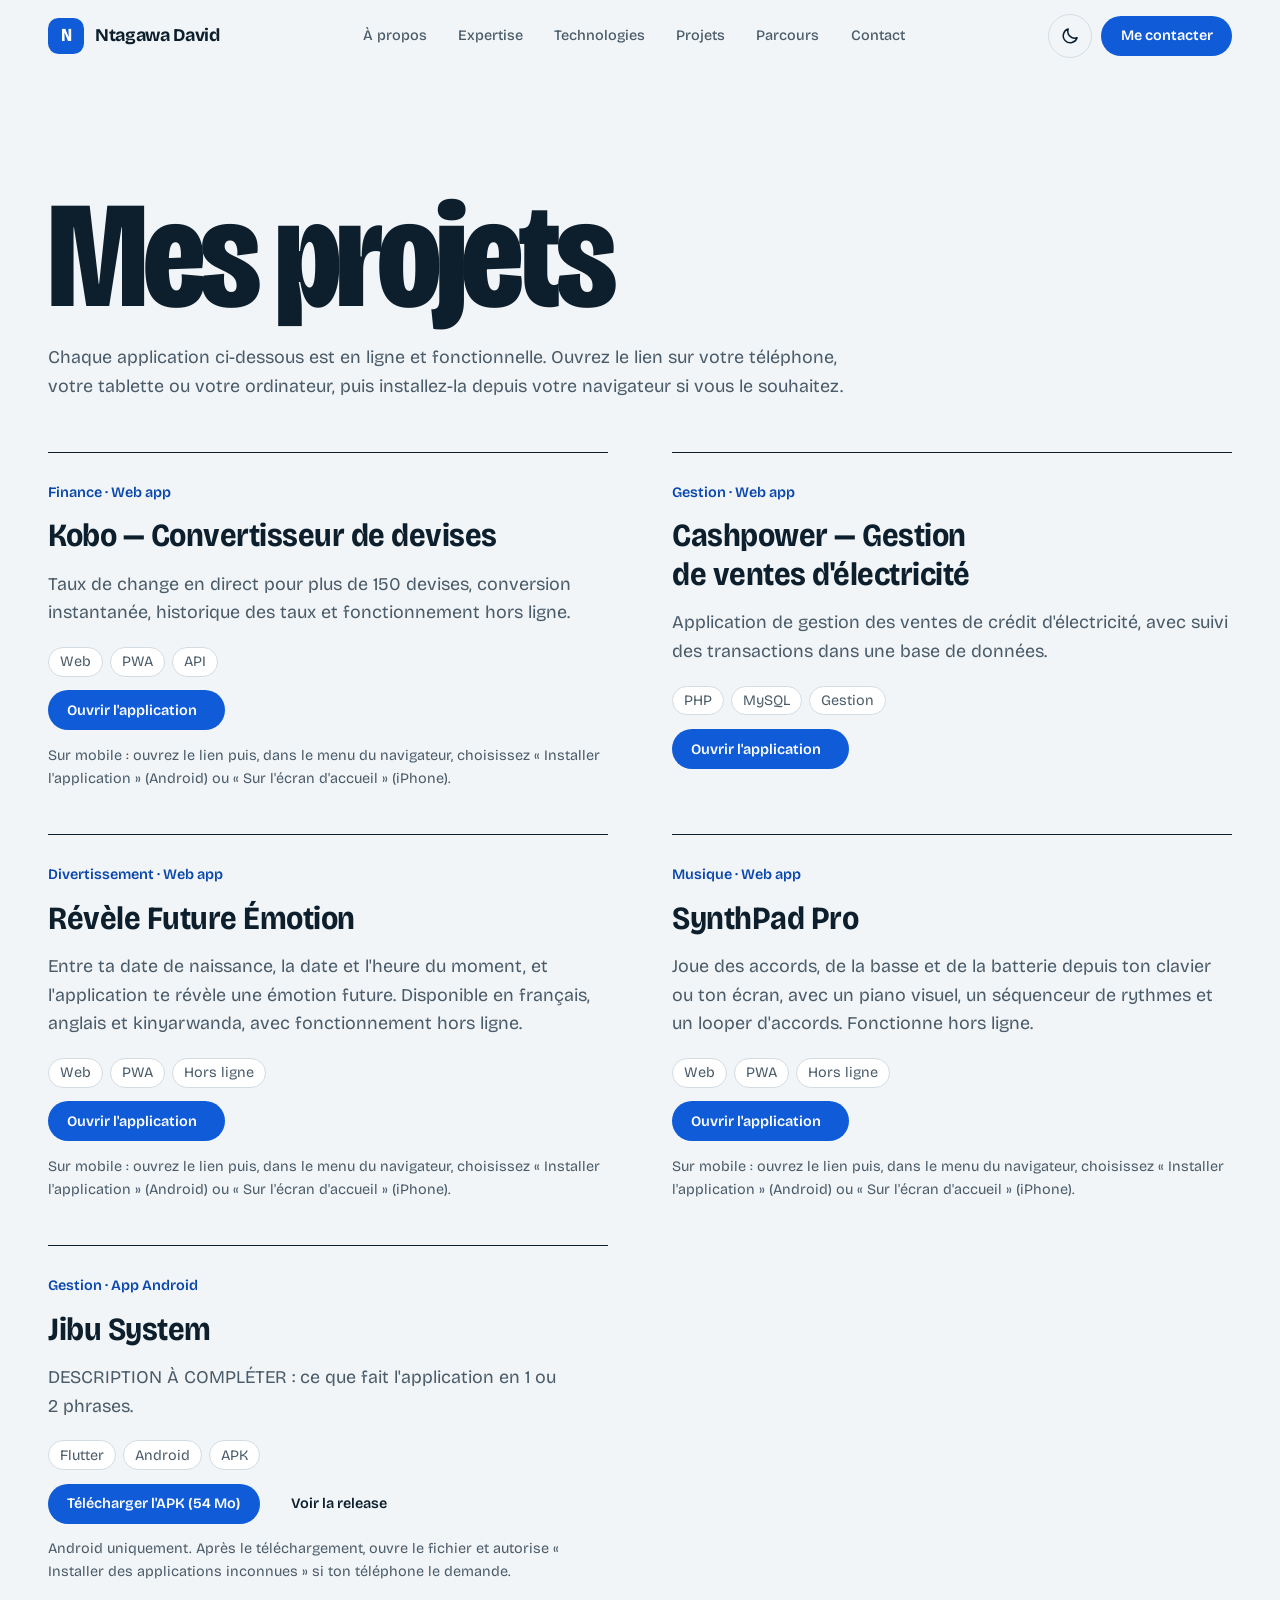
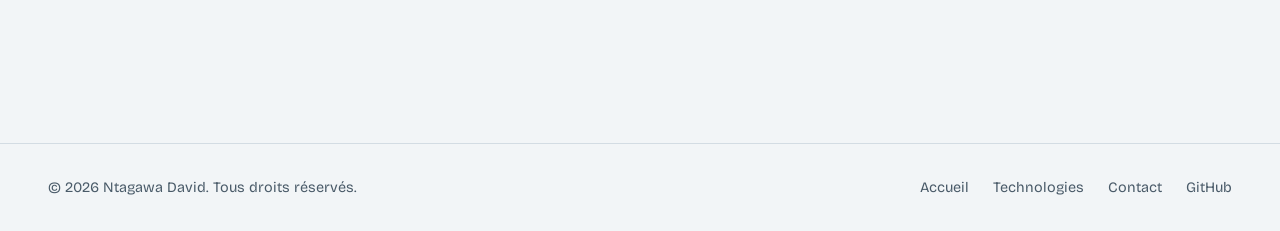
==== projets.html @ ba0190ad "Update projets.html" ====
<!DOCTYPE html>
<html lang="fr" data-theme="auto">
<head>
  <meta charset="UTF-8">
  <meta name="viewport" content="width=device-width, initial-scale=1">

  <title>Projets — Ntagawa David</title>
  <meta name="description" content="Applications et outils développés par Ntagawa David : ouvrez-les directement ou installez-les sur votre téléphone, tablette ou ordinateur.">
  <meta name="author" content="Ntagawa David">
  <meta name="robots" content="index, follow">
  <meta name="color-scheme" content="light dark">
  <meta name="theme-color" content="#f2f5f7" media="(prefers-color-scheme: light)">
  <meta name="theme-color" content="#0a1620" media="(prefers-color-scheme: dark)">

  <!-- TODO après mise en ligne : ajouter <link rel="canonical" href="https://VOTRE-DOMAINE/projets.html"> -->
  <meta property="og:type" content="website">
  <meta property="og:locale" content="fr_FR">
  <meta property="og:title" content="Projets — Ntagawa David">
  <meta property="og:description" content="Applications et outils développés par Ntagawa David, à ouvrir ou installer directement.">
  <meta name="twitter:card" content="summary">

  <link rel="icon" href="data:image/svg+xml,%3Csvg xmlns='http://www.w3.org/2000/svg' viewBox='0 0 64 64'%3E%3Crect width='64' height='64' rx='14' fill='%230f5bd8'/%3E%3Cpath d='M18 46V18h6l16 20V18h6v28h-6L24 26v20z' fill='%23fff'/%3E%3C/svg%3E">

  <link rel="preconnect" href="https://fonts.googleapis.com">
  <link rel="preconnect" href="https://fonts.gstatic.com" crossorigin>
  <link rel="stylesheet" href="https://fonts.googleapis.com/css2?family=Bricolage+Grotesque:opsz,wdth,wght@12..96,75..100,200..800&display=swap">

  <script>
    (function () {
      var root = document.documentElement;
      root.classList.add('js');
      try {
        var saved = localStorage.getItem('theme');
        if (saved === 'light' || saved === 'dark') root.dataset.theme = saved;
      } catch (e) {}
    })();
  </script>

  <link rel="stylesheet" href="style.css">

  <!-- Référence chaque projet pour les moteurs de recherche -->
  <script type="application/ld+json">
  {
    "@context": "https://schema.org",
    "@type": "ItemList",
    "itemListElement": [
      {
        "@type": "SoftwareApplication",
        "position": 1,
        "name": "Kobo — Convertisseur de devises",
        "description": "Convertisseur de devises en temps réel, plus de 150 devises, historique des taux, mode hors ligne.",
        "applicationCategory": "FinanceApplication",
        "operatingSystem": "Web, Android, iOS, Windows, macOS",
        "author": { "@type": "Person", "name": "Ntagawa David" },
        "url": "https://davidntagawa-alt.github.io/currency-converter-uk/"
      }
    ]
  }
  </script>
</head>

<body>
  <a class="skip-link" href="#contenu">Aller au contenu</a>

  <!-- ============ EN-TÊTE (identique à index.html) ============ -->
  <header class="site-header" id="top">
    <div class="wrap site-header__bar">
      <a class="brand" href="index.html" aria-label="Ntagawa David, retour à l'accueil">
        <span class="brand__mark" aria-hidden="true">N</span>
        <span class="brand__name">Ntagawa David</span>
      </a>

      <nav id="siteNav" class="site-nav" aria-label="Navigation principale" data-open="false">
        <a href="index.html#apropos">À propos</a>
        <a href="index.html#expertise">Expertise</a>
        <a href="index.html#technologies">Technologies</a>
        <a href="projets.html" aria-current="page">Projets</a>
        <a href="index.html#parcours">Parcours</a>
        <a href="index.html#contact">Contact</a>
      </nav>

      <div class="site-header__tools">
        <button id="themeToggle" class="icon-btn" type="button" aria-label="Changer de thème">
          <svg class="icon-moon" width="20" height="20" viewBox="0 0 24 24" fill="none" stroke="currentColor" stroke-width="1.8" stroke-linecap="round" stroke-linejoin="round" aria-hidden="true"><path d="M20.5 14.2A8.5 8.5 0 0 1 9.8 3.5a8.5 8.5 0 1 0 10.7 10.7Z"/></svg>
          <svg class="icon-sun" width="20" height="20" viewBox="0 0 24 24" fill="none" stroke="currentColor" stroke-width="1.8" stroke-linecap="round" stroke-linejoin="round" aria-hidden="true"><circle cx="12" cy="12" r="4"/><path d="M12 2v2M12 20v2M4.9 4.9l1.4 1.4M17.7 17.7l1.4 1.4M2 12h2M20 12h2M4.9 19.1l1.4-1.4M17.7 6.3l1.4-1.4"/></svg>
        </button>
        <a class="btn btn--primary btn--small header-cta" href="index.html#contact">Me contacter</a>
        <button id="menuBtn" class="icon-btn menu-btn" type="button" aria-expanded="false" aria-controls="siteNav" aria-label="Menu">
          <svg width="22" height="22" viewBox="0 0 24 24" fill="none" stroke="currentColor" stroke-width="1.8" stroke-linecap="round" aria-hidden="true"><path class="menu-btn__top" d="M4 8h16"/><path class="menu-btn__bottom" d="M4 16h16"/></svg>
        </button>
      </div>
    </div>
  </header>

  <main id="contenu">
    <section class="section" aria-labelledby="projets-page-title">
      <div class="wrap">
        <div class="section-head">
          <h1 id="projets-page-title">Mes projets</h1>
          <p class="section-head__lead">
            Chaque application ci-dessous est en ligne et fonctionnelle. Ouvrez le lien sur votre
            téléphone, votre tablette ou votre ordinateur, puis installez-la depuis votre navigateur
            si vous le souhaitez.
          </p>
        </div>

        <!-- ======================================================
             UN PROJET = UN <li class="case">. Pour en ajouter un,
             copiez tout le bloc <li>...</li> et changez le contenu.
             ====================================================== -->
        <ul class="case-list" role="list">

          <li class="case">
            <p class="case__kind">Finance · Web app</p>
            <h3>Kobo — Convertisseur de devises</h3>
            <p>
              Taux de change en direct pour plus de 150 devises, conversion instantanée,
              historique des taux et fonctionnement hors ligne.
            </p>
            <ul class="tags" role="list"><li>Web</li><li>PWA</li><li>API</li></ul>
            <div class="actions">
              <!-- TODO : remplacer par l'URL réelle une fois hébergé sur GitHub Pages -->
              <a class="btn btn--primary btn--small" href="https://davidntagawa-alt.github.io/currency-converter-uk/" target="_blank" rel="noopener noreferrer">
                Ouvrir l'application<span class="visually-hidden"> (nouvel onglet)</span>
              </a>
            </div>
            <p class="form-hint">
              Sur mobile : ouvrez le lien puis, dans le menu du navigateur, choisissez
              « Installer l'application » (Android) ou « Sur l'écran d'accueil » (iPhone).
            </p>
          </li>
<li class="case">
  <p class="case__kind">Gestion · Web app</p>
  <h3>Cashpower — Gestion de ventes d'électricité</h3>
  <p>
    Application de gestion des ventes de crédit d'électricité, avec suivi des
    transactions dans une base de données.
  </p>
  <ul class="tags" role="list"><li>PHP</li><li>MySQL</li><li>Gestion</li></ul>
  <div class="actions">
    <a class="btn btn--primary btn--small" href="https://online.byethost14.com/cashpower/index.php" target="_blank" rel="noopener noreferrer">
      Ouvrir l'application<span class="visually-hidden"> (nouvel onglet)</span>
    </a>
  </div>
</li>
          <li class="case">
  <p class="case__kind">Divertissement · Web app</p>
  <h3>Révèle Future Émotion</h3>
  <p>
    Entre ta date de naissance, la date et l'heure du moment, et l'application
    te révèle une émotion future. Disponible en français, anglais et kinyarwanda,
    avec fonctionnement hors ligne.
  </p>
  <ul class="tags" role="list"><li>Web</li><li>PWA</li><li>Hors ligne</li></ul>
  <div class="actions">
    <a class="btn btn--primary btn--small" href="https://davidntagawa-alt.github.io/revele-future-emotion/" target="_blank" rel="noopener noreferrer">
      Ouvrir l'application<span class="visually-hidden"> (nouvel onglet)</span>
    </a>
  </div>
  <p class="form-hint">
    Sur mobile : ouvrez le lien puis, dans le menu du navigateur, choisissez
    « Installer l'application » (Android) ou « Sur l'écran d'accueil » (iPhone).
  </p>
</li>
         <li class="case">
  <p class="case__kind">Musique · Web app</p>
  <h3>SynthPad Pro</h3>
  <p>
    Joue des accords, de la basse et de la batterie depuis ton clavier ou ton
    écran, avec un piano visuel, un séquenceur de rythmes et un looper d'accords.
    Fonctionne hors ligne.
  </p>
  <ul class="tags" role="list"><li>Web</li><li>PWA</li><li>Hors ligne</li></ul>
  <div class="actions">
    <a class="btn btn--primary btn--small" href="https://davidntagawa-alt.github.io/PIANO-OG/" target="_blank" rel="noopener noreferrer">
      Ouvrir l'application<span class="visually-hidden"> (nouvel onglet)</span>
    </a>
  </div>
  <p class="form-hint">
    Sur mobile : ouvrez le lien puis, dans le menu du navigateur, choisissez
    « Installer l'application » (Android) ou « Sur l'écran d'accueil » (iPhone).
  </p>
</li>
<li class="case">
  <p class="case__kind">Gestion · App Android</p>
  <h3>Jibu System</h3>
  <p>
    DESCRIPTION À COMPLÉTER : ce que fait l'application en 1 ou 2 phrases.
  </p>
  <ul class="tags" role="list"><li>Flutter</li><li>Android</li><li>APK</li></ul>
  <div class="actions">
    <a class="btn btn--primary btn--small" href="https://github.com/davidntagawa-alt/jibu-system/releases/latest/download/jibu_system.1.apk">
      Télécharger l'APK (54 Mo)
    </a>
    <a class="btn btn--small" href="https://github.com/davidntagawa-alt/jibu-system/releases/latest" target="_blank" rel="noopener noreferrer">
      Voir la release<span class="visually-hidden"> (nouvel onglet)</span>
    </a>
  </div>
  <p class="form-hint">
    Android uniquement. Après le téléchargement, ouvre le fichier et autorise
    « Installer des applications inconnues » si ton téléphone le demande.
  </p>
</li>
        </ul>
      </div>
    </section>
  </main>

  <!-- ============ PIED DE PAGE (identique à index.html) ============ -->
  <footer class="site-footer">
    <div class="wrap site-footer__inner">
      <p>© <span id="year">2026</span> Ntagawa David. Tous droits réservés.</p>
      <nav aria-label="Liens de pied de page">
        <a href="index.html">Accueil</a>
        <a href="index.html#technologies">Technologies</a>
        <a href="index.html#contact">Contact</a>
        <a href="https://github.com/" target="_blank" rel="noopener noreferrer">GitHub<span class="visually-hidden"> (nouvel onglet)</span></a>
      </nav>
    </div>
  </footer>

  <script src="script.js" defer></script>
</body>
</html>
---- style.css ----
/* ==========================================================================
   Ntagawa David — Portfolio
   --------------------------------------------------------------------------
   Système de design
   · Une seule police variable : Bricolage Grotesque (axes poids, largeur, optique)
   · Palette « Lac Kivu » : brume du matin, encre profonde, bleu du lac
   · Thèmes clair/sombre via light-dark(), automatiques ou choisis par l'utilisateur
   · Architecture en couches (@layer) pour éviter les conflits de spécificité
   ========================================================================== */

@layer reset, tokens, base, layout, components, utilities;

/* ---------- Reset ---------- */
@layer reset {
  *, *::before, *::after { box-sizing: border-box; }
  * { margin: 0; }
  html { -webkit-text-size-adjust: 100%; text-size-adjust: 100%; }
  body { min-height: 100dvh; }
  img, svg { display: block; max-width: 100%; }
  button, input, select, textarea { font: inherit; color: inherit; }
  button { cursor: pointer; }
  ul, ol { padding: 0; list-style: none; }
  a { color: inherit; }
}

/* ---------- Jetons de design ---------- */
@layer tokens {
  :root {
    color-scheme: light dark;

    /* Couleurs (clair, sombre) */
    --paper:       light-dark(#f2f5f7, #0a1620);
    --surface:     light-dark(#ffffff, #10212e);
    --ink:         light-dark(#0d1f2d, #e9eff4);
    --ink-soft:    light-dark(#4a5b69, #9aacba);
    --line:        light-dark(#d3dce3, #223a4c);
    --lake:        light-dark(#0f5bd8, #6aa6ff);
    --lake-strong: light-dark(#0a47ac, #9cc4ff);
    --on-lake:     light-dark(#ffffff, #06121b);
    --go:          light-dark(#12855a, #3ddc97);
    --danger:      light-dark(#c0281c, #ff8f85);
    --band:        light-dark(#0d1f2d, #10212e);
    --band-ink:    #eef3f7;
    --band-soft:   #a3b5c3;
    --tint:        color-mix(in oklab, var(--lake) 7%, var(--paper));

    /* Typographie */
    --font: "Bricolage Grotesque", ui-sans-serif, system-ui, -apple-system, "Segoe UI",
            Roboto, "Helvetica Neue", Arial, sans-serif;
    --step--1: clamp(0.84rem, 0.82rem + 0.1vw, 0.92rem);
    --step-0:  clamp(1rem, 0.96rem + 0.2vw, 1.125rem);
    --step-1:  clamp(1.2rem, 1.1rem + 0.5vw, 1.5rem);
    --step-2:  clamp(1.5rem, 1.3rem + 0.9vw, 2.1rem);
    --step-3:  clamp(2rem, 1.5rem + 2.2vw, 3.6rem);
    --step-4:  clamp(2.4rem, 1.5rem + 4.5vw, 5.75rem);
    --step-5:  clamp(4rem, 2.2rem + 9.5vw, 9.5rem);

    /* Espacement, formes, mouvement */
    --gutter: clamp(1.25rem, 4vw, 3rem);
    --maxw: 75rem;
    --header-h: 4.5rem;
    --r-s: 0.6rem;
    --r-m: 1rem;
    --r-l: 1.5rem;
    --ease: cubic-bezier(0.22, 0.8, 0.2, 1);
  }

  :root[data-theme="light"] { color-scheme: light; }
  :root[data-theme="dark"]  { color-scheme: dark; }
}

/* ---------- Base ---------- */
@layer base {
  html {
    scroll-behavior: smooth;
    scroll-padding-top: calc(var(--header-h) + 1rem);
  }

  body {
    font-family: var(--font);
    font-size: var(--step-0);
    line-height: 1.6;
    font-optical-sizing: auto;
    background: var(--paper);
    color: var(--ink);
    -webkit-font-smoothing: antialiased;
    text-rendering: optimizeLegibility;
  }

  h1, h2, h3 {
    font-weight: 700;
    line-height: 1.08;
    letter-spacing: -0.025em;
    text-wrap: balance;
  }
  h1 {
    font-size: var(--step-5);
    font-weight: 800;
    font-stretch: 78%;
    line-height: 0.92;
    letter-spacing: -0.035em;
  }
  h2 { font-size: var(--step-3); font-stretch: 88%; }
  h3 { font-size: var(--step-1); line-height: 1.2; letter-spacing: -0.015em; }

  p { max-width: 68ch; text-wrap: pretty; }

  ::selection { background: var(--lake); color: var(--on-lake); }

  :focus-visible {
    outline: 3px solid var(--lake);
    outline-offset: 3px;
    border-radius: 4px;
  }

  @media (prefers-reduced-motion: reduce) {
    html { scroll-behavior: auto; }
  }
}

/* ---------- Mise en page ---------- */
@layer layout {
  .wrap {
    width: min(100% - 2 * var(--gutter), var(--maxw));
    margin-inline: auto;
  }

  .section { padding-block: clamp(4.5rem, 9vw, 8rem); }
  .section--tint {
    background: var(--tint);
    border-block: 1px solid var(--line);
  }

  .section-head { margin-bottom: clamp(2rem, 4vw, 3.5rem); }
  .section-head h2 { max-width: 20ch; }
  .section-head__lead {
    margin-top: 1rem;
    font-size: var(--step-0);
    color: var(--ink-soft);
  }

  /* À propos */
  .about { display: grid; gap: 2.5rem 4rem; }
  .about .section-head { margin-bottom: 0; }
  .about .section-head h2 { max-width: 22ch; }
  .about__body { display: grid; gap: 1.25rem; align-content: start; }
  @media (min-width: 60em) {
    .about { grid-template-columns: minmax(0, 1.1fr) minmax(0, 0.9fr); }
    .about .section-head { grid-column: 1 / -1; }
  }

  /* Parcours */
  .journey { display: grid; gap: 2.5rem 5rem; }
  .journey .section-head { margin-bottom: 0; }
  @media (min-width: 60em) {
    .journey { grid-template-columns: minmax(0, 0.8fr) minmax(0, 1.2fr); align-items: start; }
    .journey .section-head { position: sticky; top: calc(var(--header-h) + 2rem); }
  }

  /* Contact */
  .contact { display: grid; gap: 3.5rem 4rem; }
  @media (min-width: 60em) {
    .contact { grid-template-columns: minmax(0, 1fr) minmax(0, 0.9fr); align-items: start; }
  }
}

/* ---------- Composants ---------- */
@layer components {

  /* Lien d'évitement */
  .skip-link {
    position: fixed;
    left: 1rem;
    top: -5rem;
    z-index: 100;
    padding: 0.7rem 1.2rem;
    background: var(--ink);
    color: var(--paper);
    border-radius: var(--r-s);
    text-decoration: none;
    font-weight: 600;
    transition: top 0.2s var(--ease);
  }
  .skip-link:focus { top: 1rem; }

  #top-sentinel { position: absolute; top: 0; left: 0; width: 1px; height: 1px; }

  /* En-tête */
  .site-header {
    position: sticky;
    top: 0;
    z-index: 50;
    height: var(--header-h);
    background: color-mix(in oklab, var(--paper) 84%, transparent);
    -webkit-backdrop-filter: saturate(1.4) blur(14px);
    backdrop-filter: saturate(1.4) blur(14px);
    border-bottom: 1px solid transparent;
    transition: border-color 0.25s;
  }
  .site-header[data-scrolled] { border-bottom-color: var(--line); }

  .site-header__bar {
    height: 100%;
    display: flex;
    align-items: center;
    justify-content: space-between;
    gap: 1.5rem;
  }
  .site-header__tools { display: flex; align-items: center; gap: 0.6rem; }

  .brand {
    display: inline-flex;
    align-items: center;
    gap: 0.7rem;
    text-decoration: none;
    font-weight: 700;
    letter-spacing: -0.02em;
  }
  .brand__mark {
    display: grid;
    place-items: center;
    width: 2.25rem;
    height: 2.25rem;
    border-radius: 0.65rem;
    background: var(--lake);
    color: var(--on-lake);
    font-stretch: 78%;
    font-weight: 800;
    font-size: 1.15rem;
  }

  .site-nav { display: flex; gap: 0.25rem; }
  .site-nav a {
    padding: 0.5rem 0.85rem;
    border-radius: 999px;
    text-decoration: none;
    font-size: var(--step--1);
    font-weight: 500;
    color: var(--ink-soft);
    transition: color 0.2s, background-color 0.2s;
  }
  .site-nav a:hover { color: var(--ink); }
  .site-nav a[aria-current="true"] {
    color: var(--lake-strong);
    background: color-mix(in oklab, var(--lake) 13%, transparent);
  }

  .icon-btn {
    display: grid;
    place-items: center;
    width: 2.75rem;
    height: 2.75rem;
    border-radius: 50%;
    border: 1px solid var(--line);
    background: transparent;
    transition: background-color 0.2s, border-color 0.2s;
  }
  .icon-btn:hover { background: var(--tint); border-color: var(--lake); }

  /* Icône du thème : lune en clair, soleil en sombre */
  .icon-sun { display: none; }
  :root[data-theme="dark"] .icon-moon { display: none; }
  :root[data-theme="dark"] .icon-sun { display: block; }
  @media (prefers-color-scheme: dark) {
    :root[data-theme="auto"] .icon-moon { display: none; }
    :root[data-theme="auto"] .icon-sun { display: block; }
  }

  .menu-btn svg path {
    transform-box: fill-box;
    transform-origin: center;
    transition: transform 0.3s var(--ease);
  }
  .menu-btn[aria-expanded="true"] .menu-btn__top { transform: translateY(4px) rotate(45deg); }
  .menu-btn[aria-expanded="true"] .menu-btn__bottom { transform: translateY(-4px) rotate(-45deg); }

  @media (max-width: 59.99em) {
    .header-cta { display: none; }
    .site-nav {
      position: absolute;
      top: 100%;
      left: 0;
      right: 0;
      flex-direction: column;
      gap: 0.25rem;
      padding: 1rem var(--gutter) 1.5rem;
      background: var(--paper);
      border-bottom: 1px solid var(--line);
    }
    .site-nav a { padding: 0.85rem 0.5rem; font-size: var(--step-1); border-radius: var(--r-s); }
    .js .site-nav[data-open="false"] { display: none; }
  }
  @media (min-width: 60em) {
    .menu-btn { display: none; }
  }

  /* Boutons */
  .btn {
    display: inline-flex;
    align-items: center;
    justify-content: center;
    gap: 0.5rem;
    min-height: 3rem;
    padding: 0.7rem 1.6rem;
    border: 1px solid transparent;
    border-radius: 999px;
    font-size: var(--step-0);
    font-weight: 600;
    text-decoration: none;
    transition: background-color 0.2s, color 0.2s, border-color 0.2s, transform 0.2s var(--ease);
  }
  .btn:active { transform: translateY(1px); }
  .btn--primary { background: var(--lake); color: var(--on-lake); }
  .btn--primary:hover { background: color-mix(in oklab, var(--lake) 84%, var(--ink)); }
  .btn--ghost { border-color: var(--ink); color: var(--ink); }
  .btn--ghost:hover { background: var(--ink); color: var(--paper); }
  .btn--small { min-height: 2.5rem; padding: 0.4rem 1.15rem; font-size: var(--step--1); }

  .actions { display: flex; flex-wrap: wrap; gap: 0.75rem; }

  .lead { font-size: var(--step-1); line-height: 1.45; }

  /* Hero */
  .hero {
    position: relative;
    isolation: isolate;
    overflow: clip;
    padding-block: clamp(2.5rem, 6vw, 5rem) clamp(4rem, 8vw, 7rem);
  }

  .contours {
    position: absolute;
    inset: 0;
    z-index: -1;
    width: 100%;
    height: 100%;
    pointer-events: none;
    -webkit-mask-image: linear-gradient(to bottom, transparent 5%, #000 45%);
    mask-image: linear-gradient(to bottom, transparent 5%, #000 45%);
  }
  @media (min-width: 60em) {
    .contours {
      -webkit-mask-image: linear-gradient(to right, transparent 12%, #000 58%);
      mask-image: linear-gradient(to right, transparent 12%, #000 58%);
    }
  }
  .contours path {
    fill: none;
    stroke: color-mix(in oklab, var(--lake) 42%, transparent);
    stroke-width: 1.1;
    stroke-linecap: round;
    stroke-linejoin: round;
    stroke-dasharray: 1;
    stroke-dashoffset: 1;
    animation: trace 2.8s var(--ease) forwards;
    animation-delay: calc(var(--i, 0) * 110ms + 150ms);
  }
  .contours .major path {
    stroke: color-mix(in oklab, var(--lake) 68%, transparent);
    stroke-width: 1.9;
  }
  @keyframes trace { to { stroke-dashoffset: 0; } }

  .hero__grid { display: grid; gap: 3rem; }
  @media (min-width: 60em) {
    .hero__grid {
      grid-template-columns: minmax(0, 1.25fr) minmax(0, 0.75fr);
      align-items: end;
      gap: 4rem;
    }
  }

  .hero__copy { display: grid; justify-items: start; gap: 1.5rem; }
  .hero__role {
    font-size: var(--step-2);
    font-weight: 500;
    font-stretch: 90%;
    letter-spacing: -0.02em;
    line-height: 1.15;
  }
  .hero__lead { font-size: var(--step-1); line-height: 1.5; color: var(--ink-soft); max-width: 36ch; }
  .hero__copy .actions { margin-top: 0.5rem; }

  .status {
    display: inline-flex;
    align-items: center;
    gap: 0.6rem;
    padding: 0.4rem 1rem 0.4rem 0.8rem;
    border: 1px solid var(--line);
    border-radius: 999px;
    background: var(--surface);
    font-size: var(--step--1);
    font-weight: 500;
  }
  .status__dot {
    width: 0.6rem;
    height: 0.6rem;
    border-radius: 50%;
    background: var(--go);
    animation: ping 2.6s ease-out infinite;
  }
  @keyframes ping {
    0%   { box-shadow: 0 0 0 0 color-mix(in oklab, var(--go) 55%, transparent); }
    70%, 100% { box-shadow: 0 0 0 0.6rem transparent; }
  }

  /* Séquence d'entrée unique du hero */
  .hero__copy > *, .portrait { animation: rise 0.9s var(--ease) both; }
  .hero__copy > :nth-child(1) { animation-delay: 0.15s; }
  .hero__copy > :nth-child(2) { animation-delay: 0.25s; }
  .hero__copy > :nth-child(3) { animation-delay: 0.35s; }
  .hero__copy > :nth-child(4) { animation-delay: 0.45s; }
  .hero__copy > :nth-child(5) { animation-delay: 0.55s; }
  .portrait { animation-delay: 0.4s; }
  @keyframes rise { from { opacity: 0; transform: translateY(16px); } }

  /* Portrait */
  .portrait { width: min(100%, 24rem); justify-self: start; }
  @media (min-width: 60em) { .portrait { justify-self: end; } }

  .portrait__frame {
    position: relative;
    aspect-ratio: 4 / 5;
    overflow: hidden;
    border-top-left-radius: 50% 32%;
    border-top-right-radius: 50% 32%;
    border-bottom-left-radius: var(--r-m);
    border-bottom-right-radius: var(--r-m);
    background: color-mix(in oklab, var(--lake) 16%, var(--surface));
    border: 1px solid var(--line);
  }
  .portrait__frame img {
    position: absolute;
    inset: 0;
    width: 100%;
    height: 100%;
    object-fit: cover;
    object-position: center top;
  }
  .portrait__initials {
    position: absolute;
    inset: 0;
    display: grid;
    place-items: center;
    font-size: 5rem;
    font-weight: 800;
    font-stretch: 78%;
    color: color-mix(in oklab, var(--lake) 40%, transparent);
  }
  .portrait__caption {
    display: flex;
    flex-wrap: wrap;
    justify-content: space-between;
    gap: 0.25rem 1rem;
    margin-top: 0.85rem;
    font-size: var(--step--1);
    color: var(--ink-soft);
  }
  .portrait__coords { font-variant-numeric: tabular-nums; }

  /* À propos : faits clés */
  .facts { align-self: start; }
  .facts > div {
    display: grid;
    grid-template-columns: 8.5rem 1fr;
    gap: 1rem;
    padding-block: 1rem;
    border-top: 1px solid var(--line);
  }
  .facts > div:last-child { border-bottom: 1px solid var(--line); }
  .facts dt { color: var(--ink-soft); font-size: var(--step--1); padding-top: 0.15rem; }
  .facts dd { font-weight: 600; }

  /* Étiquettes */
  .tags { display: flex; flex-wrap: wrap; gap: 0.4rem; }
  .tags li {
    padding: 0.15rem 0.7rem;
    border: 1px solid var(--line);
    border-radius: 999px;
    font-size: var(--step--1);
    color: var(--ink-soft);
    background: var(--surface);
  }

  /* Expertise */
  .discipline-list { border-top: 1px solid var(--line); }
  .discipline {
    position: relative;
    display: grid;
    gap: 0.75rem 2.5rem;
    padding-block: 1.75rem;
    border-bottom: 1px solid var(--line);
  }
  .discipline::before {
    content: "";
    position: absolute;
    inset-block: -1px;
    left: 0;
    width: 3px;
    background: var(--lake);
    transform: scaleY(0);
    transform-origin: top;
    transition: transform 0.4s var(--ease);
  }
  .discipline:hover::before { transform: scaleY(1); }
  .discipline h3 { font-size: var(--step-2); font-stretch: 90%; }
  .discipline p { color: var(--ink-soft); }
  .discipline .tags { align-content: start; }
  @media (min-width: 52em) {
    .discipline {
      grid-template-columns: minmax(0, 1.1fr) minmax(0, 1.4fr) minmax(0, 0.9fr);
      align-items: baseline;
    }
    .discipline .tags { justify-content: flex-end; }
  }

  /* Technologies */
  .tech-grid {
    display: grid;
    gap: 2.75rem 2.5rem;
    grid-template-columns: repeat(auto-fit, minmax(15rem, 1fr));
  }
  .tech-group h3 {
    margin-bottom: 0.75rem;
    font-size: var(--step-0);
    font-weight: 600;
    letter-spacing: 0;
    color: var(--lake-strong);
  }
  .tech-group li:last-child { border-bottom: 1px solid var(--line); }
  .tech-group a {
    display: grid;
    grid-template-columns: 1fr auto;
    grid-template-areas: "name icon" "desc icon";
    column-gap: 1rem;
    padding-block: 0.85rem;
    border-top: 1px solid var(--line);
    text-decoration: none;
    transition: color 0.2s;
  }
  .tech-group a::after {
    content: "";
    grid-area: icon;
    align-self: center;
    width: 1.1rem;
    height: 1.1rem;
    background: currentColor;
    opacity: 0.55;
    -webkit-mask: url("data:image/svg+xml,%3Csvg xmlns='http://www.w3.org/2000/svg' viewBox='0 0 24 24' fill='none' stroke='black' stroke-width='2' stroke-linecap='round' stroke-linejoin='round'%3E%3Cpath d='M7 17 17 7M8 7h9v9'/%3E%3C/svg%3E") center / contain no-repeat;
    mask: url("data:image/svg+xml,%3Csvg xmlns='http://www.w3.org/2000/svg' viewBox='0 0 24 24' fill='none' stroke='black' stroke-width='2' stroke-linecap='round' stroke-linejoin='round'%3E%3Cpath d='M7 17 17 7M8 7h9v9'/%3E%3C/svg%3E") center / contain no-repeat;
    transition: transform 0.3s var(--ease), opacity 0.2s;
  }
  .tech-group a:hover { color: var(--lake-strong); }
  .tech-group a:hover::after { transform: translate(2px, -2px); opacity: 1; }
  .tech__name { grid-area: name; font-size: var(--step-1); font-weight: 600; letter-spacing: -0.015em; }
  .tech__desc { grid-area: desc; font-size: var(--step--1); color: var(--ink-soft); }

  /* Projets */
  .note {
    display: flex;
    align-items: flex-start;
    gap: 0.9rem;
    max-width: 48rem;
    margin-bottom: clamp(2rem, 4vw, 3rem);
    padding: 1rem 1.25rem;
    border: 1px solid var(--line);
    border-radius: var(--r-m);
    background: var(--surface);
    color: var(--ink-soft);
    font-size: var(--step--1);
  }
  .note svg { flex: none; margin-top: 0.1rem; color: var(--lake-strong); }

  .case-list { display: grid; column-gap: 4rem; }
  @media (min-width: 52em) { .case-list { grid-template-columns: repeat(2, minmax(0, 1fr)); } }
  .case {
    display: grid;
    align-content: start;
    gap: 0.85rem;
    padding-block: 1.75rem 2.75rem;
    border-top: 1px solid var(--ink);
  }
  .case__kind { font-size: var(--step--1); font-weight: 600; color: var(--lake-strong); }
  .case h3 { font-size: var(--step-2); font-stretch: 90%; }
  .case p:not(.case__kind) { color: var(--ink-soft); }
  .case .tags { margin-top: 0.4rem; }

  /* Méthode : étapes numérotées (vraie séquence) */
  .steps { display: grid; gap: 2rem; counter-reset: step; }
  .step {
    position: relative;
    counter-increment: step;
    padding-left: 3.25rem;
    min-height: 2.5rem;
  }
  .step::before {
    content: counter(step);
    position: absolute;
    top: 0;
    left: 0;
    z-index: 1;
    display: grid;
    place-items: center;
    width: 2.25rem;
    height: 2.25rem;
    border-radius: 50%;
    background: var(--lake);
    color: var(--on-lake);
    font-weight: 700;
    font-size: 0.95rem;
  }
  .step:not(:last-child)::after {
    content: "";
    position: absolute;
    top: 2.25rem;
    bottom: -2rem;
    left: calc(1.125rem - 0.5px);
    width: 1px;
    background: var(--line);
  }
  .step h3 { margin-bottom: 0.35rem; }
  .step p { color: var(--ink-soft); }
  @media (min-width: 60em) {
    .steps { grid-template-columns: repeat(5, minmax(0, 1fr)); gap: 1.5rem; }
    .step { padding-left: 0; padding-top: 3.5rem; }
    .step:not(:last-child)::after {
      top: 1.125rem;
      bottom: auto;
      left: 2.75rem;
      right: -1.5rem;
      width: auto;
      height: 1px;
    }
  }

  /* Parcours */
  .timeline { position: relative; display: grid; gap: 2.75rem; }
  .timeline::before {
    content: "";
    position: absolute;
    top: 0.6rem;
    bottom: 0.6rem;
    left: calc(0.5rem - 0.5px);
    width: 1px;
    background: var(--line);
  }
  .timeline__item { position: relative; padding-left: 2.5rem; display: grid; gap: 0.35rem; }
  .timeline__item::before {
    content: "";
    position: absolute;
    top: 0.3rem;
    left: 0;
    width: 1rem;
    height: 1rem;
    border-radius: 50%;
    border: 2px solid var(--lake);
    background: var(--tint);
  }
  .timeline__kind { font-size: var(--step--1); font-weight: 600; color: var(--lake-strong); }
  .timeline__place { font-weight: 600; }
  .timeline__item p:last-child { color: var(--ink-soft); }

  /* Vision */
  .vision {
    padding-block: clamp(5rem, 11vw, 9rem);
    background: var(--band);
    color: var(--band-ink);
  }
  .vision h2 { max-width: 16ch; font-size: var(--step-4); font-stretch: 82%; line-height: 1; }
  .vision p { margin-top: 1.75rem; max-width: 44rem; font-size: var(--step-1); line-height: 1.5; color: var(--band-soft); }

  /* Contact */
  .contact__info { display: grid; justify-items: start; gap: 1.5rem; }
  .contact-list { width: 100%; margin-top: 1rem; }
  .contact-list > div {
    display: grid;
    grid-template-columns: 8rem 1fr;
    gap: 1rem;
    padding-block: 0.95rem;
    border-top: 1px solid var(--line);
  }
  .contact-list > div:last-child { border-bottom: 1px solid var(--line); }
  .contact-list dt { color: var(--ink-soft); font-size: var(--step--1); padding-top: 0.15rem; }
  .contact-list dd { font-weight: 600; overflow-wrap: anywhere; }
  .contact-list a { text-decoration-thickness: 1px; text-underline-offset: 0.25em; }
  .contact-list a:hover { color: var(--lake-strong); }
  .contact-list__time { font-weight: 400; font-size: var(--step--1); color: var(--ink-soft); font-variant-numeric: tabular-nums; }

  .copy-btn {
    margin-left: 0.6rem;
    padding: 0.1rem 0.75rem;
    border: 1px solid var(--line);
    border-radius: 999px;
    background: transparent;
    font-size: var(--step--1);
    font-weight: 500;
    transition: border-color 0.2s, color 0.2s;
  }
  .copy-btn:hover { border-color: var(--lake); color: var(--lake-strong); }

  /* Formulaire */
  .contact-form {
    display: grid;
    gap: 1.25rem;
    padding: clamp(1.5rem, 3vw, 2.25rem);
    border: 1px solid var(--line);
    border-radius: var(--r-l);
    background: var(--surface);
  }
  .field { display: grid; gap: 0.4rem; }
  .field label { font-size: var(--step--1); font-weight: 600; }
  .field input,
  .field select,
  .field textarea {
    width: 100%;
    min-height: 3rem;
    padding: 0.7rem 1rem;
    border: 1px solid var(--line);
    border-radius: var(--r-s);
    background: var(--paper);
    transition: border-color 0.2s;
  }
  .field textarea { resize: vertical; min-height: 8rem; }
  .field input:hover, .field select:hover, .field textarea:hover { border-color: var(--ink-soft); }
  .field input:focus-visible, .field select:focus-visible, .field textarea:focus-visible {
    border-color: var(--lake);
    outline-offset: 1px;
    border-radius: var(--r-s);
  }
  .field[data-invalid] input,
  .field[data-invalid] textarea { border-color: var(--danger); }
  .field__error { font-size: var(--step--1); color: var(--danger); font-weight: 500; }
  .contact-form .btn { justify-self: start; }
  .form-hint { font-size: var(--step--1); color: var(--ink-soft); }

  /* Pied de page */
  .site-footer { padding-block: 2rem; border-top: 1px solid var(--line); font-size: var(--step--1); color: var(--ink-soft); }
  .site-footer__inner { display: flex; flex-wrap: wrap; justify-content: space-between; gap: 1rem 2rem; }
  .site-footer nav { display: flex; flex-wrap: wrap; gap: 0.5rem 1.5rem; }
  .site-footer a { text-decoration: none; }
  .site-footer a:hover { color: var(--ink); text-decoration: underline; text-underline-offset: 0.25em; }

  /* Notification */
  .toast {
    position: fixed;
    left: 50%;
    bottom: 1.5rem;
    z-index: 100;
    padding: 0.7rem 1.3rem;
    border-radius: 999px;
    background: var(--ink);
    color: var(--paper);
    font-size: var(--step--1);
    font-weight: 500;
    opacity: 0;
    transform: translate(-50%, 1rem);
    pointer-events: none;
    transition: opacity 0.25s, transform 0.25s var(--ease);
  }
  .toast[data-show] { opacity: 1; transform: translate(-50%, 0); }
}

/* ---------- Utilitaires ---------- */
@layer utilities {
  .visually-hidden {
    position: absolute;
    width: 1px;
    height: 1px;
    margin: -1px;
    padding: 0;
    overflow: hidden;
    clip-path: inset(50%);
    white-space: nowrap;
    border: 0;
  }
}

/* ---------- Accessibilité : mouvement réduit ---------- */
@media (prefers-reduced-motion: reduce) {
  *, *::before, *::after {
    animation-duration: 0.001ms !important;
    animation-delay: 0ms !important;
    animation-iteration-count: 1 !important;
    transition-duration: 0.001ms !important;
  }
  .contours path { stroke-dashoffset: 0; }
}

/* ---------- Transition de thème (View Transitions) ---------- */
::view-transition-old(root),
::view-transition-new(root) { animation-duration: 0.35s; }

/* ---------- Impression ---------- */
@media print {
  :root { color-scheme: light; }
  .site-header, .contours, .toast, .contact-form, .skip-link, .copy-btn, .hero .actions { display: none; }
  body { background: #fff; color: #000; }
  .section, .vision { padding-block: 1.5rem; background: none; color: #000; border: 0; }
  .vision p { color: #000; }
  a { text-decoration: underline; }
}
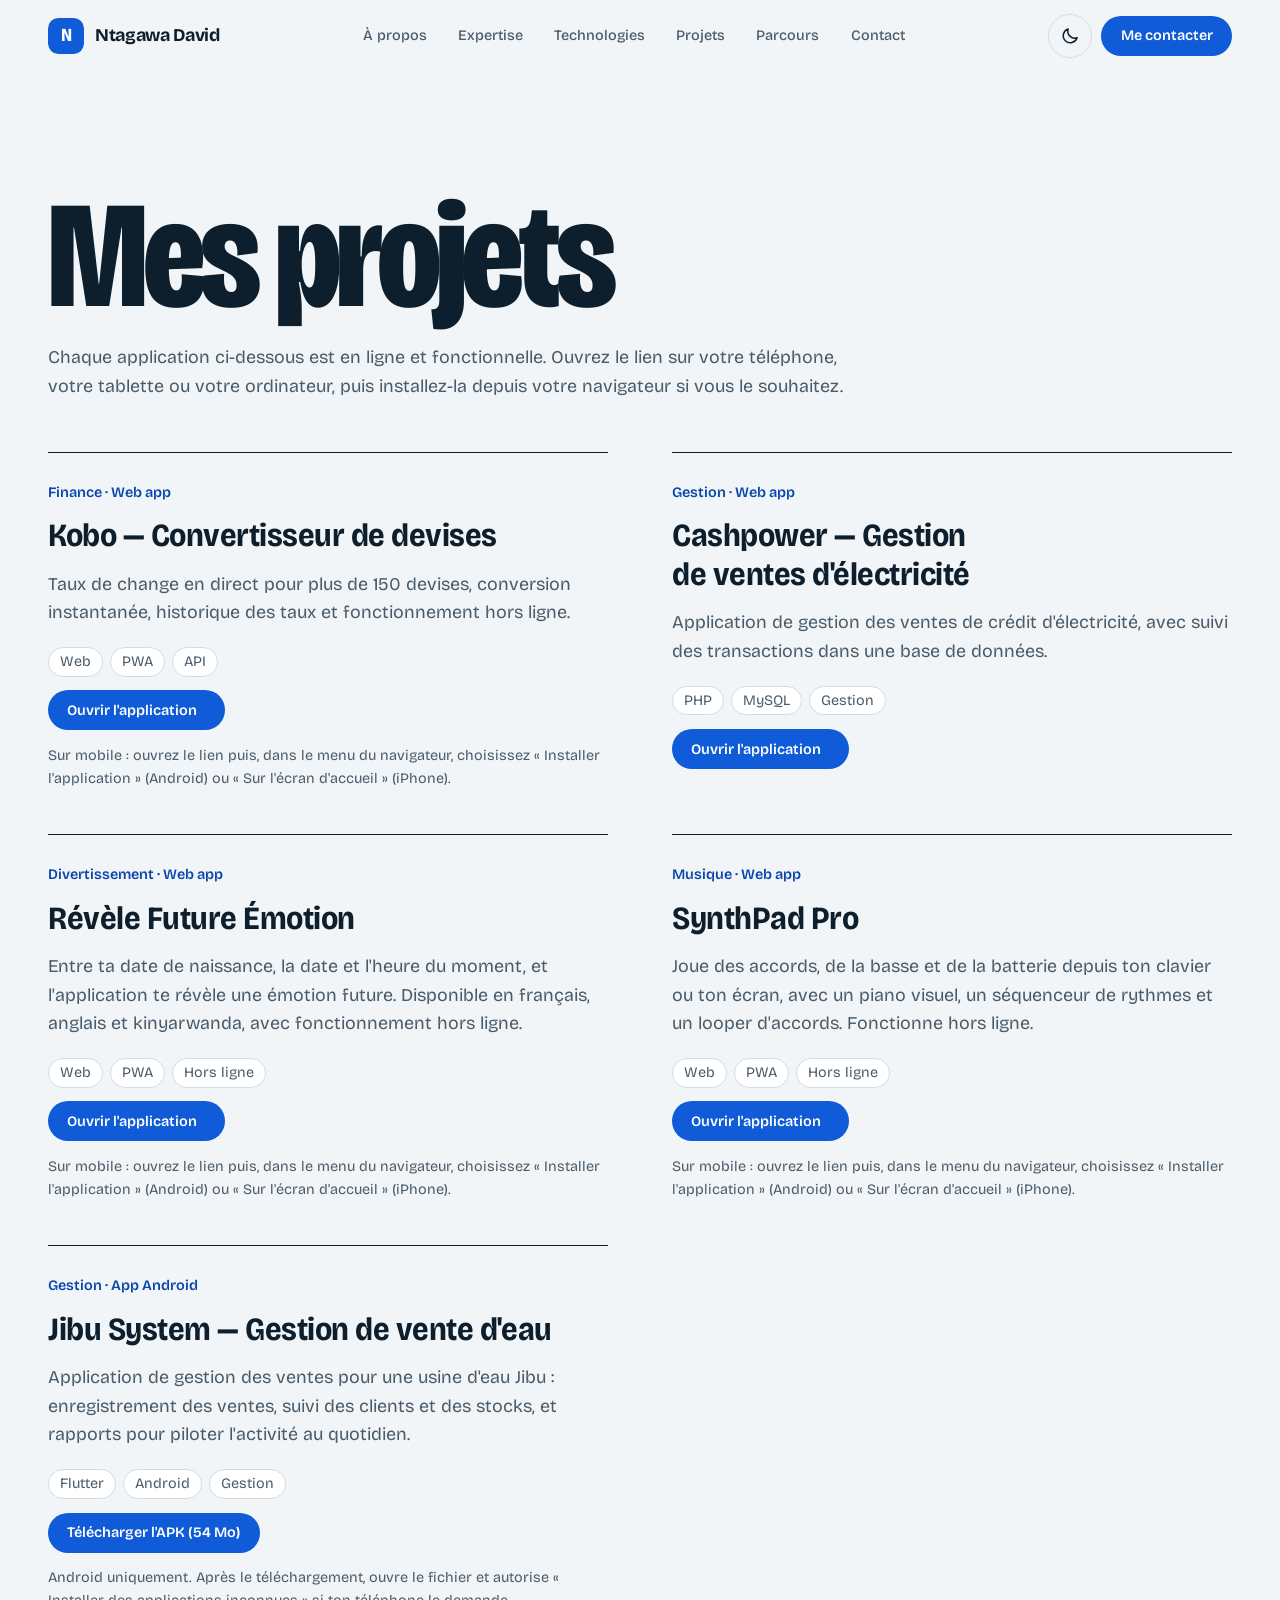
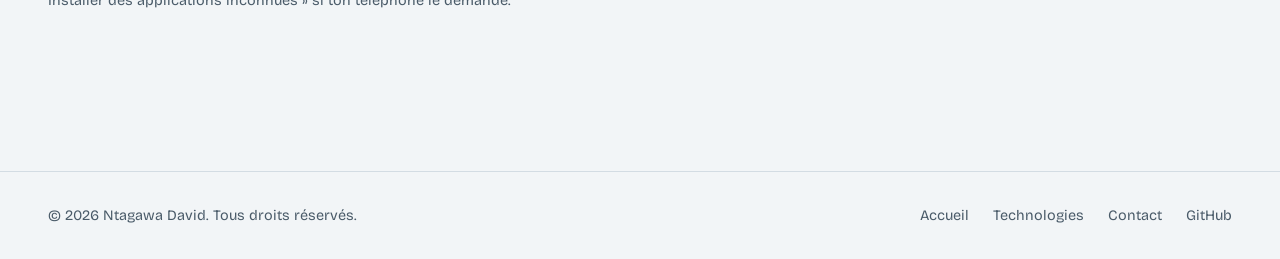
==== commit d9d4ec09: "Enhance Jibu System project details in projets.html Updated project description and tags for Jibu Sy" ====
--- a/projets.html
+++ b/projets.html
@@ -183,17 +183,16 @@
 </li>
 <li class="case">
   <p class="case__kind">Gestion · App Android</p>
-  <h3>Jibu System</h3>
-  <p>
-    DESCRIPTION À COMPLÉTER : ce que fait l'application en 1 ou 2 phrases.
-  </p>
-  <ul class="tags" role="list"><li>Flutter</li><li>Android</li><li>APK</li></ul>
+  <h3>Jibu System — Gestion de vente d'eau</h3>
+  <p>
+    Application de gestion des ventes pour une usine d'eau Jibu : enregistrement
+    des ventes, suivi des clients et des stocks, et rapports pour piloter
+    l'activité au quotidien.
+  </p>
+  <ul class="tags" role="list"><li>Flutter</li><li>Android</li><li>Gestion</li></ul>
   <div class="actions">
     <a class="btn btn--primary btn--small" href="https://github.com/davidntagawa-alt/jibu-system/releases/latest/download/jibu_system.1.apk">
       Télécharger l'APK (54 Mo)
-    </a>
-    <a class="btn btn--small" href="https://github.com/davidntagawa-alt/jibu-system/releases/latest" target="_blank" rel="noopener noreferrer">
-      Voir la release<span class="visually-hidden"> (nouvel onglet)</span>
     </a>
   </div>
   <p class="form-hint">
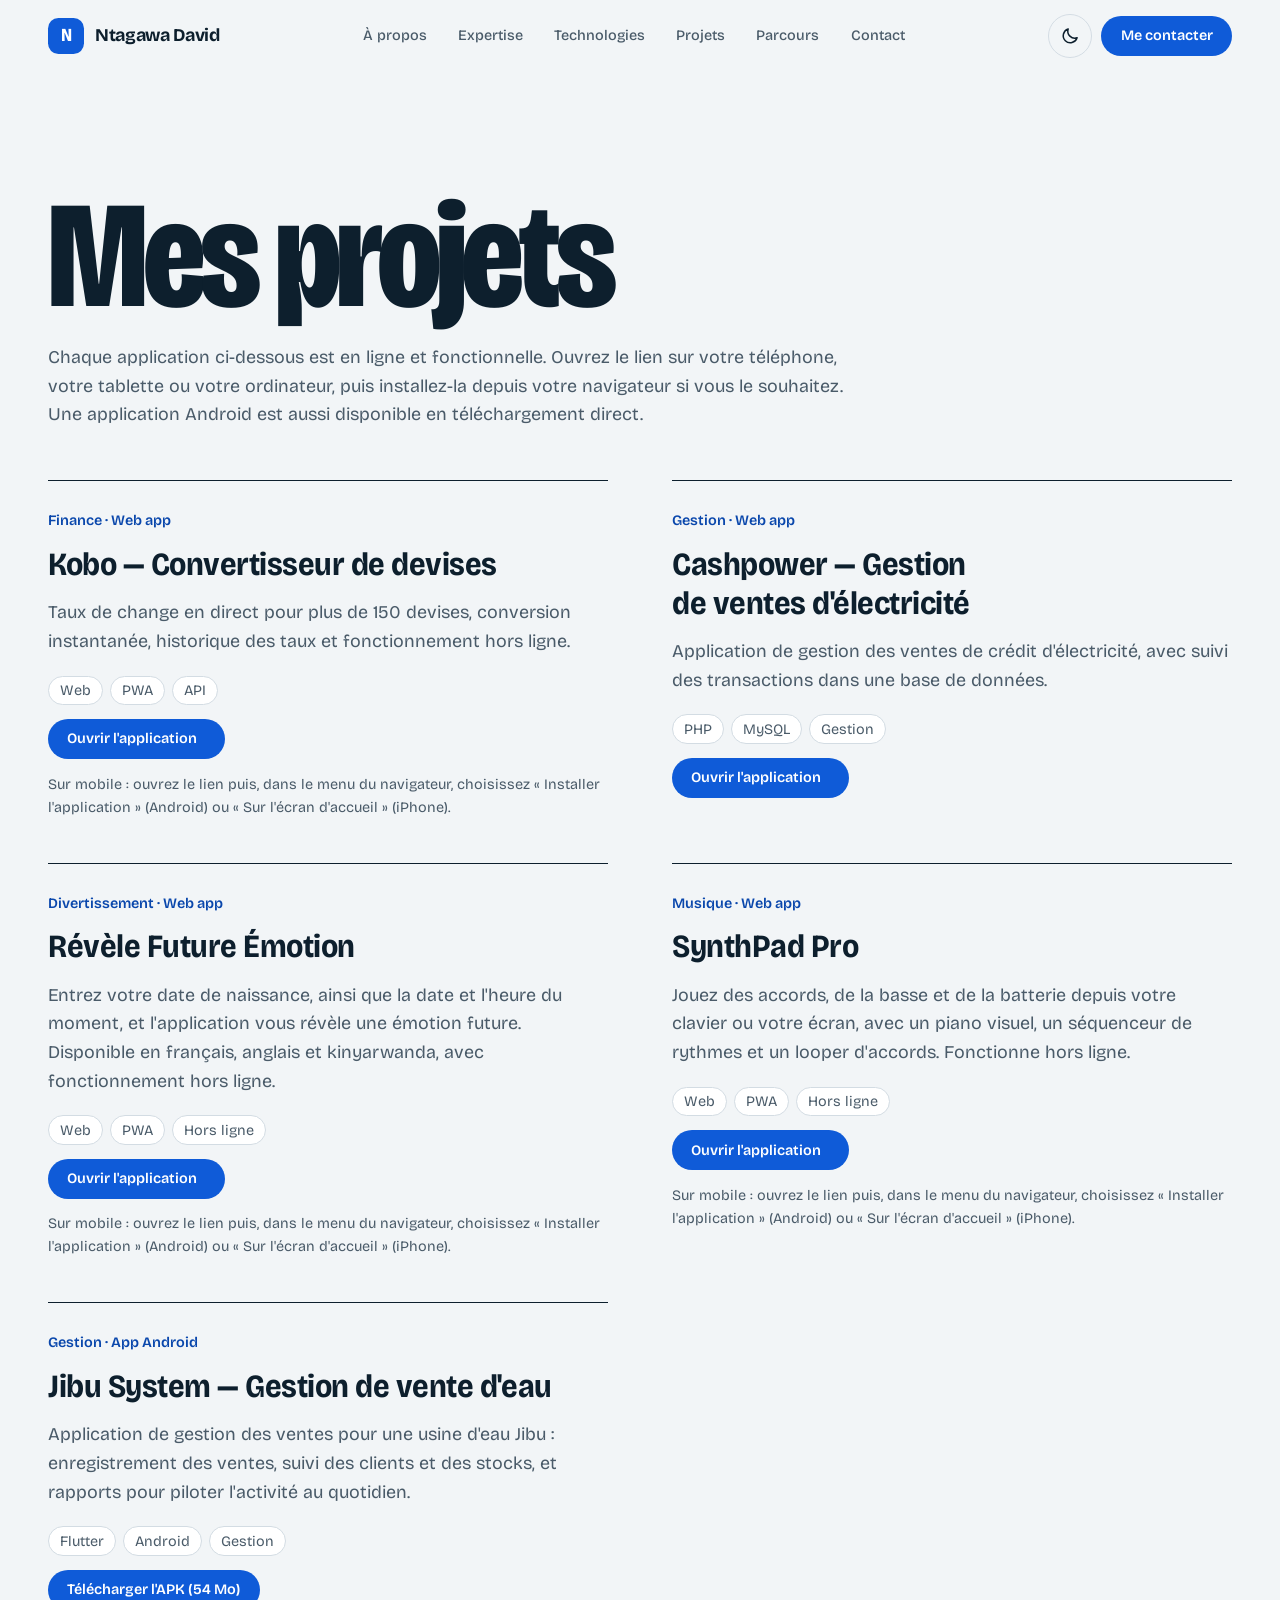
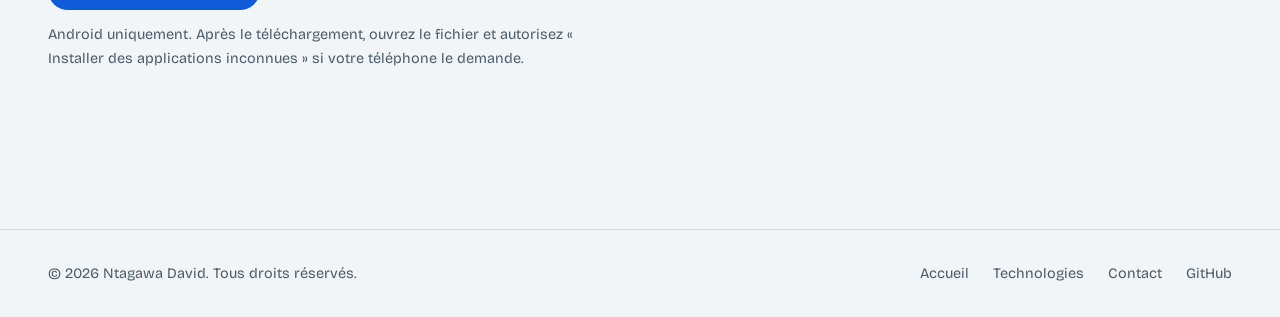
==== commit 664eefc1: "Update projets.html" ====
--- a/projets.html
+++ b/projets.html
@@ -53,6 +53,46 @@
         "operatingSystem": "Web, Android, iOS, Windows, macOS",
         "author": { "@type": "Person", "name": "Ntagawa David" },
         "url": "https://davidntagawa-alt.github.io/currency-converter-uk/"
+      },
+      {
+        "@type": "SoftwareApplication",
+        "position": 2,
+        "name": "Cashpower — Gestion de ventes d'électricité",
+        "description": "Application de gestion des ventes de crédit d'électricité, avec suivi des transactions dans une base de données.",
+        "applicationCategory": "BusinessApplication",
+        "operatingSystem": "Web",
+        "author": { "@type": "Person", "name": "Ntagawa David" },
+        "url": "https://online.byethost14.com/cashpower/index.php"
+      },
+      {
+        "@type": "SoftwareApplication",
+        "position": 3,
+        "name": "Révèle Future Émotion",
+        "description": "Révèle une émotion future à partir d'une date de naissance et du moment choisi. Disponible en français, anglais et kinyarwanda, hors ligne.",
+        "applicationCategory": "EntertainmentApplication",
+        "operatingSystem": "Web, Android, iOS",
+        "author": { "@type": "Person", "name": "Ntagawa David" },
+        "url": "https://davidntagawa-alt.github.io/revele-future-emotion/"
+      },
+      {
+        "@type": "SoftwareApplication",
+        "position": 4,
+        "name": "SynthPad Pro",
+        "description": "Accords, basse et batterie jouables au clavier ou à l'écran, piano visuel, séquenceur de rythmes et looper d'accords, hors ligne.",
+        "applicationCategory": "MultimediaApplication",
+        "operatingSystem": "Web, Android, iOS, Windows, macOS",
+        "author": { "@type": "Person", "name": "Ntagawa David" },
+        "url": "https://davidntagawa-alt.github.io/PIANO-OG/"
+      },
+      {
+        "@type": "SoftwareApplication",
+        "position": 5,
+        "name": "Jibu System — Gestion de vente d'eau",
+        "description": "Application Android de gestion des ventes pour une usine d'eau Jibu : ventes, clients, stocks et rapports.",
+        "applicationCategory": "BusinessApplication",
+        "operatingSystem": "Android",
+        "author": { "@type": "Person", "name": "Ntagawa David" },
+        "downloadUrl": "https://github.com/davidntagawa-alt/jibu-system/releases/latest/download/jibu_system.1.apk"
       }
     ]
   }
@@ -100,7 +140,7 @@
           <p class="section-head__lead">
             Chaque application ci-dessous est en ligne et fonctionnelle. Ouvrez le lien sur votre
             téléphone, votre tablette ou votre ordinateur, puis installez-la depuis votre navigateur
-            si vous le souhaitez.
+            si vous le souhaitez. Une application Android est aussi disponible en téléchargement direct.
           </p>
         </div>
 
@@ -119,7 +159,6 @@
             </p>
             <ul class="tags" role="list"><li>Web</li><li>PWA</li><li>API</li></ul>
             <div class="actions">
-              <!-- TODO : remplacer par l'URL réelle une fois hébergé sur GitHub Pages -->
               <a class="btn btn--primary btn--small" href="https://davidntagawa-alt.github.io/currency-converter-uk/" target="_blank" rel="noopener noreferrer">
                 Ouvrir l'application<span class="visually-hidden"> (nouvel onglet)</span>
               </a>
@@ -129,77 +168,82 @@
               « Installer l'application » (Android) ou « Sur l'écran d'accueil » (iPhone).
             </p>
           </li>
-<li class="case">
-  <p class="case__kind">Gestion · Web app</p>
-  <h3>Cashpower — Gestion de ventes d'électricité</h3>
-  <p>
-    Application de gestion des ventes de crédit d'électricité, avec suivi des
-    transactions dans une base de données.
-  </p>
-  <ul class="tags" role="list"><li>PHP</li><li>MySQL</li><li>Gestion</li></ul>
-  <div class="actions">
-    <a class="btn btn--primary btn--small" href="https://online.byethost14.com/cashpower/index.php" target="_blank" rel="noopener noreferrer">
-      Ouvrir l'application<span class="visually-hidden"> (nouvel onglet)</span>
-    </a>
-  </div>
-</li>
-          <li class="case">
-  <p class="case__kind">Divertissement · Web app</p>
-  <h3>Révèle Future Émotion</h3>
-  <p>
-    Entre ta date de naissance, la date et l'heure du moment, et l'application
-    te révèle une émotion future. Disponible en français, anglais et kinyarwanda,
-    avec fonctionnement hors ligne.
-  </p>
-  <ul class="tags" role="list"><li>Web</li><li>PWA</li><li>Hors ligne</li></ul>
-  <div class="actions">
-    <a class="btn btn--primary btn--small" href="https://davidntagawa-alt.github.io/revele-future-emotion/" target="_blank" rel="noopener noreferrer">
-      Ouvrir l'application<span class="visually-hidden"> (nouvel onglet)</span>
-    </a>
-  </div>
-  <p class="form-hint">
-    Sur mobile : ouvrez le lien puis, dans le menu du navigateur, choisissez
-    « Installer l'application » (Android) ou « Sur l'écran d'accueil » (iPhone).
-  </p>
-</li>
-         <li class="case">
-  <p class="case__kind">Musique · Web app</p>
-  <h3>SynthPad Pro</h3>
-  <p>
-    Joue des accords, de la basse et de la batterie depuis ton clavier ou ton
-    écran, avec un piano visuel, un séquenceur de rythmes et un looper d'accords.
-    Fonctionne hors ligne.
-  </p>
-  <ul class="tags" role="list"><li>Web</li><li>PWA</li><li>Hors ligne</li></ul>
-  <div class="actions">
-    <a class="btn btn--primary btn--small" href="https://davidntagawa-alt.github.io/PIANO-OG/" target="_blank" rel="noopener noreferrer">
-      Ouvrir l'application<span class="visually-hidden"> (nouvel onglet)</span>
-    </a>
-  </div>
-  <p class="form-hint">
-    Sur mobile : ouvrez le lien puis, dans le menu du navigateur, choisissez
-    « Installer l'application » (Android) ou « Sur l'écran d'accueil » (iPhone).
-  </p>
-</li>
-<li class="case">
-  <p class="case__kind">Gestion · App Android</p>
-  <h3>Jibu System — Gestion de vente d'eau</h3>
-  <p>
-    Application de gestion des ventes pour une usine d'eau Jibu : enregistrement
-    des ventes, suivi des clients et des stocks, et rapports pour piloter
-    l'activité au quotidien.
-  </p>
-  <ul class="tags" role="list"><li>Flutter</li><li>Android</li><li>Gestion</li></ul>
-  <div class="actions">
-    <a class="btn btn--primary btn--small" href="https://github.com/davidntagawa-alt/jibu-system/releases/latest/download/jibu_system.1.apk">
-      Télécharger l'APK (54 Mo)
-    </a>
-  </div>
-  <p class="form-hint">
-    Android uniquement. Après le téléchargement, ouvre le fichier et autorise
-    « Installer des applications inconnues » si ton téléphone le demande.
-  </p>
-</li>
+
+          <li class="case">
+            <p class="case__kind">Gestion · Web app</p>
+            <h3>Cashpower — Gestion de ventes d'électricité</h3>
+            <p>
+              Application de gestion des ventes de crédit d'électricité, avec suivi des
+              transactions dans une base de données.
+            </p>
+            <ul class="tags" role="list"><li>PHP</li><li>MySQL</li><li>Gestion</li></ul>
+            <div class="actions">
+              <a class="btn btn--primary btn--small" href="https://online.byethost14.com/cashpower/index.php" target="_blank" rel="noopener noreferrer">
+                Ouvrir l'application<span class="visually-hidden"> (nouvel onglet)</span>
+              </a>
+            </div>
+          </li>
+
+          <li class="case">
+            <p class="case__kind">Divertissement · Web app</p>
+            <h3>Révèle Future Émotion</h3>
+            <p>
+              Entrez votre date de naissance, ainsi que la date et l'heure du moment, et
+              l'application vous révèle une émotion future. Disponible en français, anglais
+              et kinyarwanda, avec fonctionnement hors ligne.
+            </p>
+            <ul class="tags" role="list"><li>Web</li><li>PWA</li><li>Hors ligne</li></ul>
+            <div class="actions">
+              <a class="btn btn--primary btn--small" href="https://davidntagawa-alt.github.io/revele-future-emotion/" target="_blank" rel="noopener noreferrer">
+                Ouvrir l'application<span class="visually-hidden"> (nouvel onglet)</span>
+              </a>
+            </div>
+            <p class="form-hint">
+              Sur mobile : ouvrez le lien puis, dans le menu du navigateur, choisissez
+              « Installer l'application » (Android) ou « Sur l'écran d'accueil » (iPhone).
+            </p>
+          </li>
+
+          <li class="case">
+            <p class="case__kind">Musique · Web app</p>
+            <h3>SynthPad Pro</h3>
+            <p>
+              Jouez des accords, de la basse et de la batterie depuis votre clavier ou votre
+              écran, avec un piano visuel, un séquenceur de rythmes et un looper d'accords.
+              Fonctionne hors ligne.
+            </p>
+            <ul class="tags" role="list"><li>Web</li><li>PWA</li><li>Hors ligne</li></ul>
+            <div class="actions">
+              <a class="btn btn--primary btn--small" href="https://davidntagawa-alt.github.io/PIANO-OG/" target="_blank" rel="noopener noreferrer">
+                Ouvrir l'application<span class="visually-hidden"> (nouvel onglet)</span>
+              </a>
+            </div>
+            <p class="form-hint">
+              Sur mobile : ouvrez le lien puis, dans le menu du navigateur, choisissez
+              « Installer l'application » (Android) ou « Sur l'écran d'accueil » (iPhone).
+            </p>
+          </li>
+
+          <li class="case">
+            <p class="case__kind">Gestion · App Android</p>
+            <h3>Jibu System — Gestion de vente d'eau</h3>
+            <p>
+              Application de gestion des ventes pour une usine d'eau Jibu : enregistrement
+              des ventes, suivi des clients et des stocks, et rapports pour piloter
+              l'activité au quotidien.
+            </p>
+            <ul class="tags" role="list"><li>Flutter</li><li>Android</li><li>Gestion</li></ul>
+            <div class="actions">
+              <a class="btn btn--primary btn--small" href="https://github.com/davidntagawa-alt/jibu-system/releases/latest/download/jibu_system.1.apk">
+                Télécharger l'APK (54 Mo)
+              </a>
+            </div>
+            <p class="form-hint">
+              Android uniquement. Après le téléchargement, ouvrez le fichier et autorisez
+              « Installer des applications inconnues » si votre téléphone le demande.
+            </p>
+          </li>
+
         </ul>
       </div>
     </section>
@@ -213,7 +257,7 @@
         <a href="index.html">Accueil</a>
         <a href="index.html#technologies">Technologies</a>
         <a href="index.html#contact">Contact</a>
-        <a href="https://github.com/" target="_blank" rel="noopener noreferrer">GitHub<span class="visually-hidden"> (nouvel onglet)</span></a>
+        <a href="https://github.com/davidntagawa-alt" target="_blank" rel="noopener noreferrer">GitHub<span class="visually-hidden"> (nouvel onglet)</span></a>
       </nav>
     </div>
   </footer>
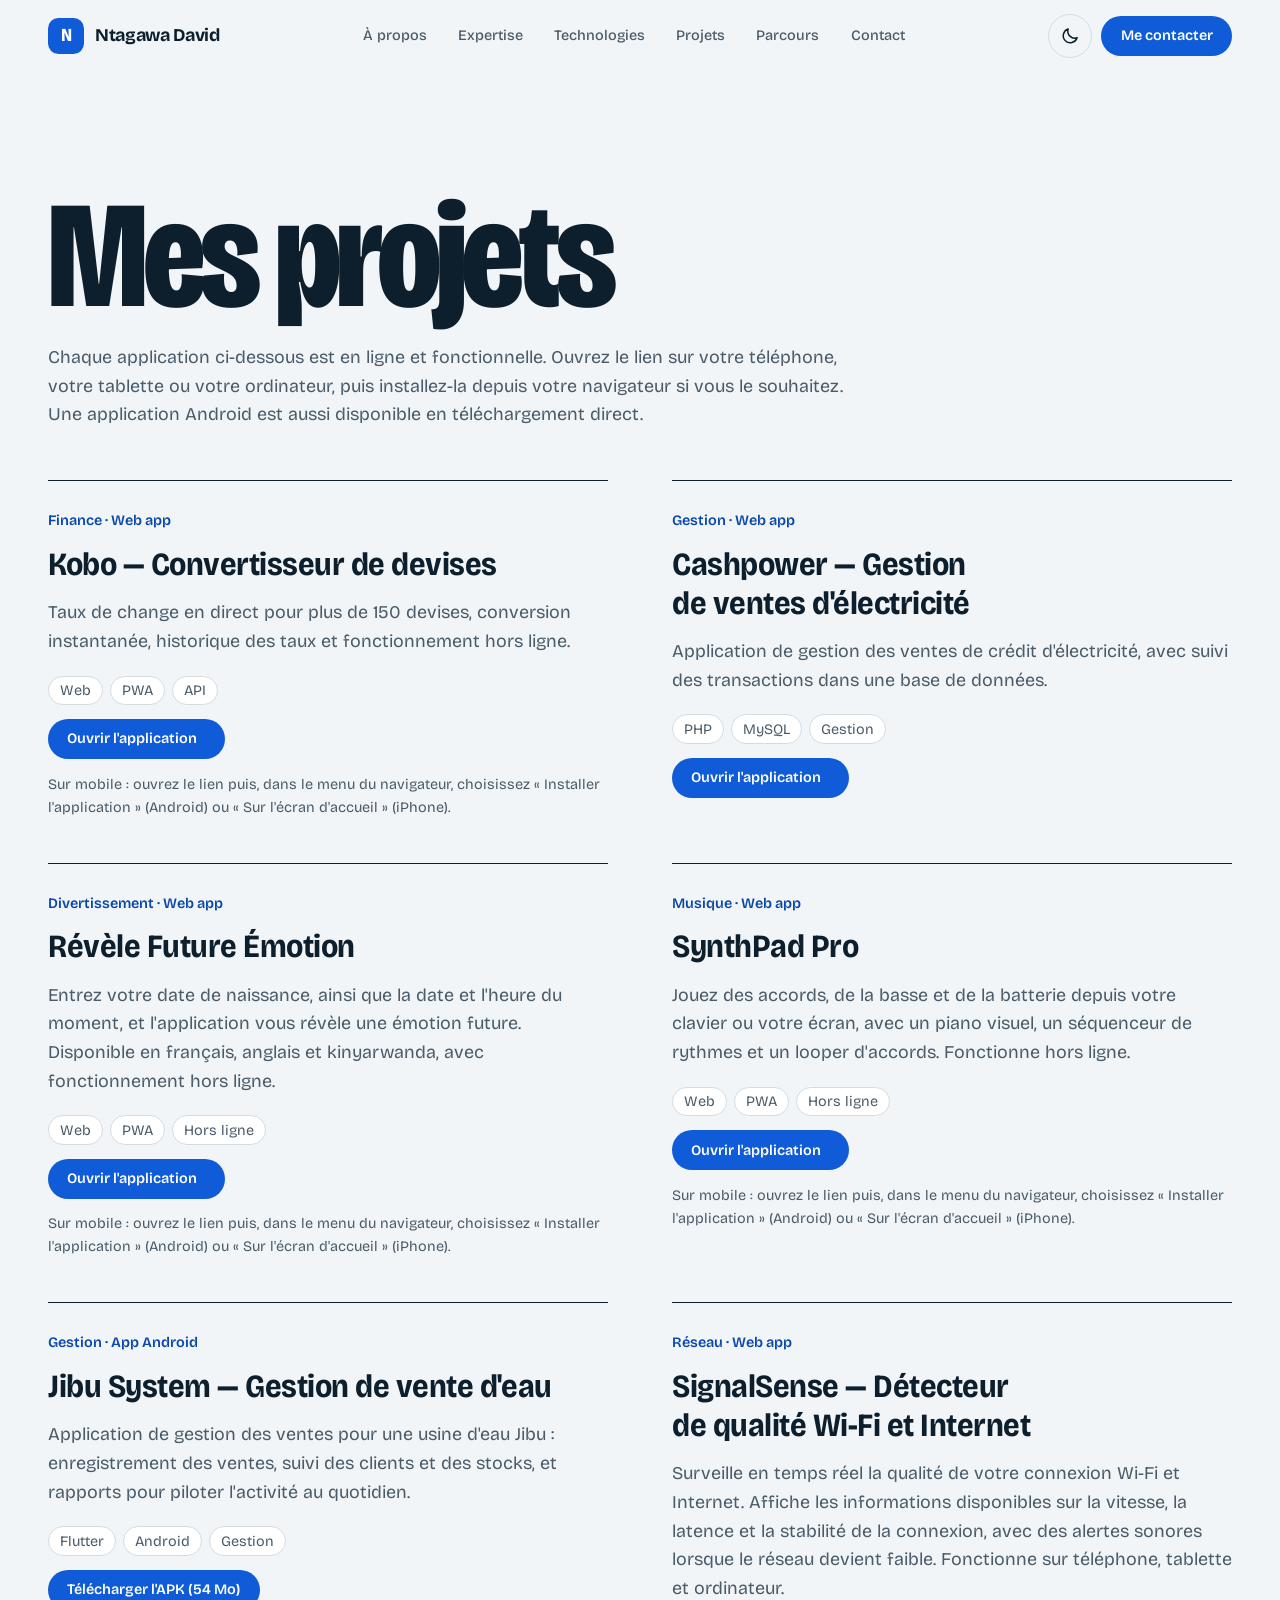
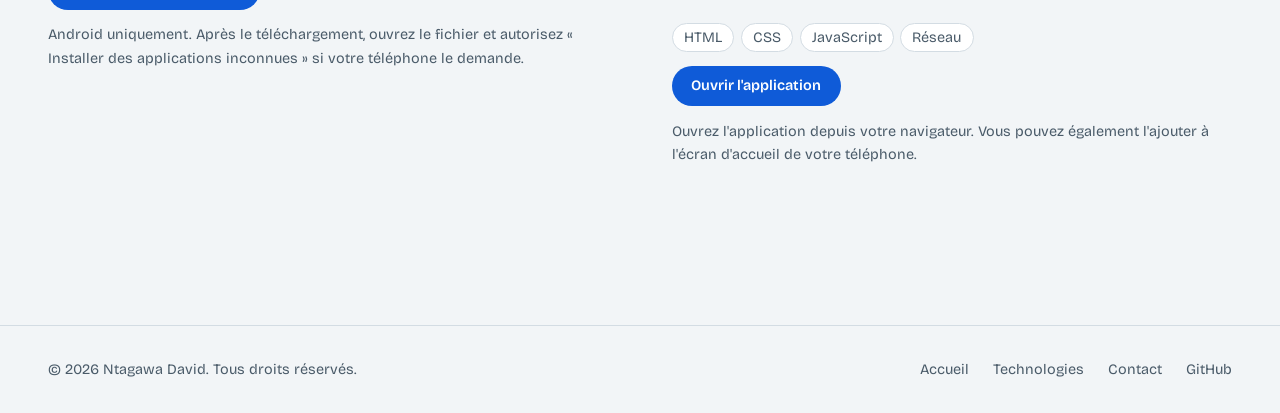
==== commit 59bb33a9: "Add SignalSense web app for network quality monitoring Added a new web app 'SignalSense' that monito" ====
--- a/projets.html
+++ b/projets.html
@@ -82,7 +82,7 @@
         "applicationCategory": "MultimediaApplication",
         "operatingSystem": "Web, Android, iOS, Windows, macOS",
         "author": { "@type": "Person", "name": "Ntagawa David" },
-        "url": "https://davidntagawa-alt.github.io/PIANO-OG/"
+        "url": "https://davidntagawa-alt.github.io/OGP2026/"
       },
       {
         "@type": "SoftwareApplication",
@@ -214,7 +214,7 @@
             </p>
             <ul class="tags" role="list"><li>Web</li><li>PWA</li><li>Hors ligne</li></ul>
             <div class="actions">
-              <a class="btn btn--primary btn--small" href="https://davidntagawa-alt.github.io/PIANO-OG/" target="_blank" rel="noopener noreferrer">
+              <a class="btn btn--primary btn--small" href="https://davidntagawa-alt.github.io/OGP2026/" target="_blank" rel="noopener noreferrer">
                 Ouvrir l'application<span class="visually-hidden"> (nouvel onglet)</span>
               </a>
             </div>
@@ -243,6 +243,35 @@
               « Installer des applications inconnues » si votre téléphone le demande.
             </p>
           </li>
+
+<li class="case">
+  <p class="case__kind">Réseau · Web app</p>
+  <h3>SignalSense — Détecteur de qualité Wi-Fi et Internet</h3>
+  <p>
+    Surveille en temps réel la qualité de votre connexion Wi-Fi et Internet.
+    Affiche les informations disponibles sur la vitesse, la latence et la
+    stabilité de la connexion, avec des alertes sonores lorsque le réseau
+    devient faible. Fonctionne sur téléphone, tablette et ordinateur.
+  </p>
+  <ul class="tags" role="list">
+    <li>HTML</li>
+    <li>CSS</li>
+    <li>JavaScript</li>
+    <li>Réseau</li>
+  </ul>
+  <div class="actions">
+    <a class="btn btn--primary btn--small"
+       href="https://TON-PSEUDO.github.io/signalsense/"
+       target="_blank" rel="noopener noreferrer">
+      Ouvrir l'application
+      <span class="visually-hidden"> (nouvel onglet)</span>
+    </a>
+  </div>
+  <p class="form-hint">
+    Ouvrez l'application depuis votre navigateur. Vous pouvez également
+    l'ajouter à l'écran d'accueil de votre téléphone.
+  </p>
+</li>
 
         </ul>
       </div>
